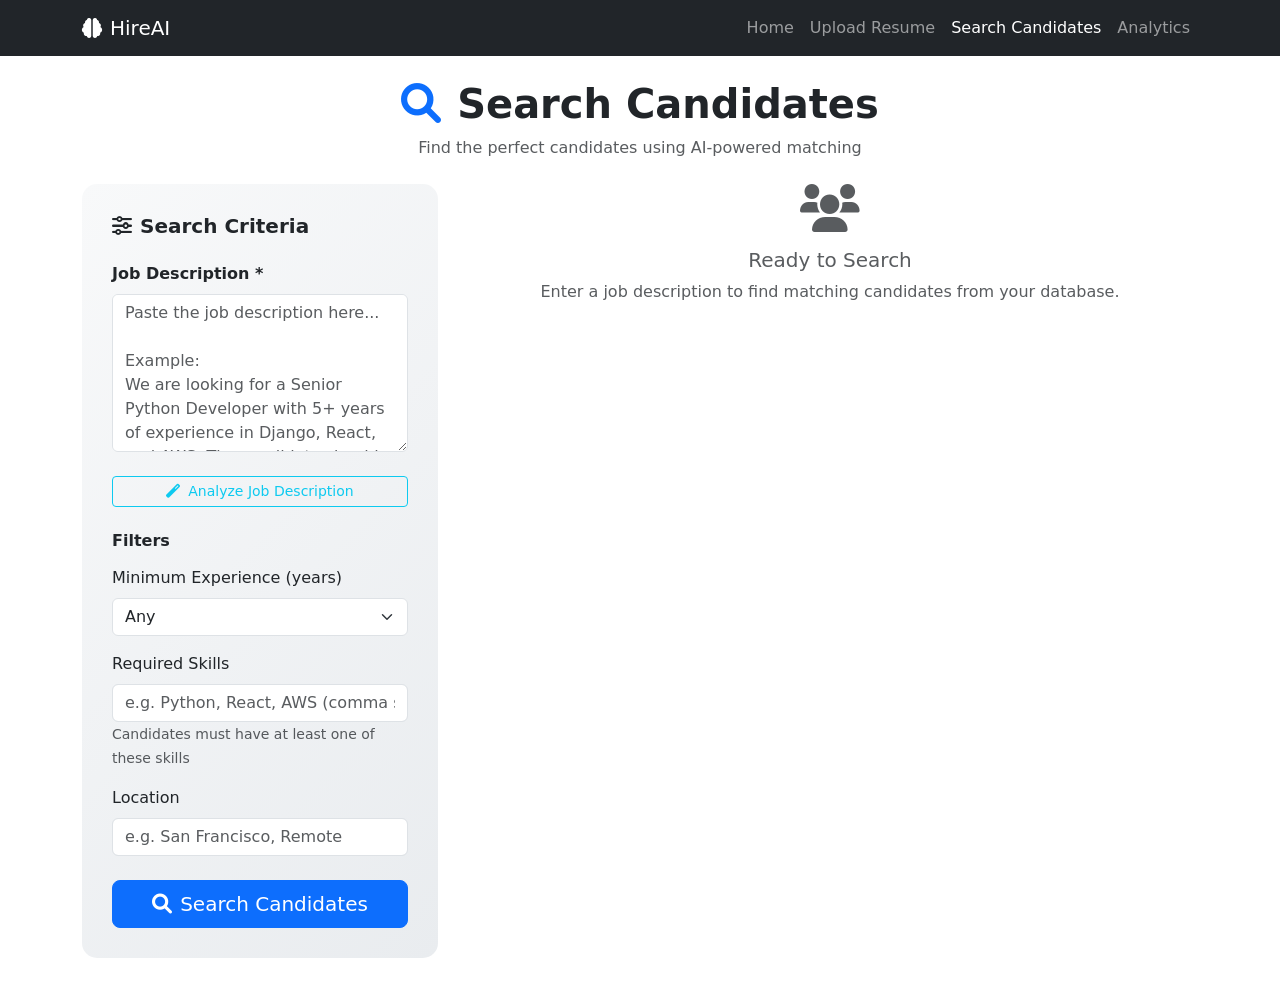
==== templates/search.html @ 188d661e "Merge branch 'pranamyajainn:main' into main" ====
<!DOCTYPE html>
<html lang="en">
<head>
    <meta charset="UTF-8">
    <meta name="viewport" content="width=device-width, initial-scale=1.0">
    <title>Search Candidates - HireAI</title>
    <link href="https://cdn.jsdelivr.net/npm/bootstrap@5.1.3/dist/css/bootstrap.min.css" rel="stylesheet">
    <link href="https://cdnjs.cloudflare.com/ajax/libs/font-awesome/6.0.0/css/all.min.css" rel="stylesheet">
    <style>
        .search-container {
            background: linear-gradient(135deg, #f8f9fa 0%, #e9ecef 100%);
            border-radius: 15px;
            padding: 30px;
        }
        .candidate-card {
            transition: transform 0.2s, box-shadow 0.2s;
            cursor: pointer;
        }
        .candidate-card:hover {
            transform: translateY(-2px);
            box-shadow: 0 8px 25px rgba(0,0,0,0.1);
        }
        .match-score {
            font-size: 1.5rem;
            font-weight: bold;
        }
        .skill-tag {
            display: inline-block;
            background-color: #e3f2fd;
            color: #1976d2;
            padding: 4px 8px;
            margin: 2px;
            border-radius: 12px;
            font-size: 0.75rem;
        }
        .matched-skill {
            background-color: #c8e6c9;
            color: #388e3c;
        }
        .score-excellent { color: #4caf50; }
        .score-good { color: #ff9800; }
        .score-fair { color: #f44336; }
        .job-analysis {
            background: linear-gradient(135deg, #e3f2fd 0%, #f3e5f5 100%);
            border-radius: 10px;
            padding: 20px;
        }
    </style>
</head>
<body>
    <!-- Navigation -->
    <nav class="navbar navbar-expand-lg navbar-dark bg-dark">
        <div class="container">
            <a class="navbar-brand" href="/">
                <i class="fas fa-brain me-2"></i>HireAI
            </a>
            <div class="collapse navbar-collapse">
                <ul class="navbar-nav ms-auto">
                    <li class="nav-item">
                        <a class="nav-link" href="/">Home</a>
                    </li>
                    <li class="nav-item">
                        <a class="nav-link" href="/upload">Upload Resume</a>
                    </li>
                    <li class="nav-item">
                        <a class="nav-link active" href="/search">Search Candidates</a>
                    </li>
                    <li class="nav-item">
                        <a class="nav-link" href="/analytics">Analytics</a>
                    </li>
                </ul>
            </div>
        </div>
    </nav>

    <div class="container mt-4">
        <div class="text-center mb-4">
            <h1 class="fw-bold">
                <i class="fas fa-search text-primary me-3"></i>Search Candidates
            </h1>
            <p class="text-muted">Find the perfect candidates using AI-powered matching</p>
        </div>

        <div class="row">
            <!-- Search Form -->
            <div class="col-lg-4 mb-4">
                <div class="search-container">
                    <h5 class="fw-bold mb-4">
                        <i class="fas fa-sliders-h me-2"></i>Search Criteria
                    </h5>
                    
                    <form id="search-form">
                        <!-- Job Description -->
                        <div class="mb-4">
                            <label class="form-label fw-bold">Job Description *</label>
                            <textarea id="job-description" class="form-control" rows="6" 
                                placeholder="Paste the job description here...&#10;&#10;Example:&#10;We are looking for a Senior Python Developer with 5+ years of experience in Django, React, and AWS. The candidate should have strong problem-solving skills and experience with microservices architecture."></textarea>
                        </div>

                        <!-- Quick Analysis Button -->
                        <div class="mb-4">
                            <button type="button" class="btn btn-outline-info btn-sm w-100" id="analyze-job-btn">
                                <i class="fas fa-magic me-2"></i>Analyze Job Description
                            </button>
                        </div>

                        <!-- Filters -->
                        <h6 class="fw-bold mb-3">Filters</h6>
                        
                        <div class="mb-3">
                            <label class="form-label">Minimum Experience (years)</label>
                            <select id="min-experience" class="form-select">
                                <option value="">Any</option>
                                <option value="0">Entry Level (0-1)</option>
                                <option value="2">2+ years</option>
                                <option value="3">3+ years</option>
                                <option value="5">5+ years</option>
                                <option value="7">7+ years</option>
                                <option value="10">10+ years</option>
                            </select>
                        </div>

                        <div class="mb-3">
                            <label class="form-label">Required Skills</label>
                            <input type="text" id="required-skills" class="form-control" 
                                placeholder="e.g. Python, React, AWS (comma separated)">
                            <small class="text-muted">Candidates must have at least one of these skills</small>
                        </div>

                        <div class="mb-4">
                            <label class="form-label">Location</label>
                            <input type="text" id="location-filter" class="form-control" 
                                placeholder="e.g. San Francisco, Remote">
                        </div>

                        <div class="d-grid">
                            <button type="submit" class="btn btn-primary btn-lg">
                                <i class="fas fa-search me-2"></i>Search Candidates
                            </button>
                        </div>
                    </form>
                </div>

                <!-- Job Analysis Results -->
                <div id="job-analysis-card" class="mt-4" style="display: none;">
                    <div class="job-analysis">
                        <h6 class="fw-bold mb-3">
                            <i class="fas fa-lightbulb me-2"></i>Job Analysis
                        </h6>
                        <div id="job-analysis-content">
                            <!-- Analysis will be populated here -->
                        </div>
                    </div>
                </div>
            </div>

            <!-- Results -->
            <div class="col-lg-8">
                <!-- Loading State -->
                <div id="loading-state" class="text-center" style="display: none;">
                    <div class="spinner-border text-primary" role="status">
                        <span class="visually-hidden">Loading...</span>
                    </div>
                    <p class="mt-3 text-muted">Searching candidates...</p>
                </div>

                <!-- No Results State -->
                <div id="no-results" class="text-center" style="display: none;">
                    <i class="fas fa-search fa-3x text-muted mb-3"></i>
                    <h5 class="text-muted">No candidates found</h5>
                    <p class="text-muted">Try adjusting your search criteria or upload more resumes.</p>
                    <a href="/upload" class="btn btn-primary">
                        <i class="fas fa-upload me-2"></i>Upload Resumes
                    </a>
                </div>

                <!-- Empty State -->
                <div id="empty-state" class="text-center">
                    <i class="fas fa-users fa-3x text-muted mb-3"></i>
                    <h5 class="text-muted">Ready to Search</h5>
                    <p class="text-muted">Enter a job description to find matching candidates from your database.</p>
                </div>

                <!-- Results Header -->
                <div id="results-header" style="display: none;">
                    <div class="d-flex justify-content-between align-items-center mb-4">
                        <h5 class="mb-0">
                            <span id="results-count">0</span> Candidates Found
                        </h5>
                        <div class="btn-group" role="group">
                            <input type="radio" class="btn-check" name="sort-options" id="sort-score" checked>
                            <label class="btn btn-outline-primary btn-sm" for="sort-score">
                                <i class="fas fa-star me-1"></i>Best Match
                            </label>
                            
                            <input type="radio" class="btn-check" name="sort-options" id="sort-experience">
                            <label class="btn btn-outline-primary btn-sm" for="sort-experience">
                                <i class="fas fa-calendar me-1"></i>Experience
                            </label>

                            <!-- ADD THIS: Export Button -->
                            <button type="button" class="btn btn-success btn-sm ms-2" onclick="exportResults()">
                                <i class="fas fa-download me-1"></i>Export
                            </button>
                        </div>
                    </div>
                </div>

                <!-- Results List -->
                <div id="results-list">
                    <!-- Candidate cards will be populated here -->
                </div>
            </div>
        </div>
    </div>

    <!-- Candidate Detail Modal -->
    <div class="modal fade" id="candidateModal" tabindex="-1">
        <div class="modal-dialog modal-lg">
            <div class="modal-content">
                <div class="modal-header">
                    <h5 class="modal-title" id="modal-candidate-name">Candidate Details</h5>
                    <button type="button" class="btn-close" data-bs-dismiss="modal"></button>
                </div>
                <div class="modal-body">
                    <div id="modal-candidate-details">
                        <!-- Detailed candidate info will be populated here -->
                    </div>
                </div>
                <div class="modal-footer">
                    <button type="button" class="btn btn-secondary" data-bs-dismiss="modal">Close</button>
                    <button type="button" class="btn btn-primary">
                        <i class="fas fa-envelope me-2"></i>Contact Candidate
                    </button>
                </div>
            </div>
        </div>
    </div>

    <script src="https://cdn.jsdelivr.net/npm/bootstrap@5.1.3/dist/js/bootstrap.bundle.min.js"></script>
    <script>
        let currentCandidates = [];
        let searchResults = []; // ADD THIS: for export compatibility
        let currentJobDescription = '';

        const searchForm = document.getElementById('search-form');
        const jobDescriptionInput = document.getElementById('job-description');
        const analyzeJobBtn = document.getElementById('analyze-job-btn');
        const loadingState = document.getElementById('loading-state');
        const emptyState = document.getElementById('empty-state');
        const noResults = document.getElementById('no-results');
        const resultsHeader = document.getElementById('results-header');
        const resultsList = document.getElementById('results-list');
        const resultsCount = document.getElementById('results-count');

        // Search form submission
        searchForm.addEventListener('submit', async (e) => {
            e.preventDefault();
            await searchCandidates();
        });

        // Job analysis
        analyzeJobBtn.addEventListener('click', async () => {
            const jobDescription = jobDescriptionInput.value.trim();
            if (!jobDescription) {
                alert('Please enter a job description first.');
                return;
            }
            await analyzeJobDescription(jobDescription);
        });

        // Sort options
        document.getElementById('sort-score').addEventListener('change', () => {
            if (currentCandidates.length > 0) {
                sortAndDisplayCandidates('score');
            }
        });

        document.getElementById('sort-experience').addEventListener('change', () => {
            if (currentCandidates.length > 0) {
                sortAndDisplayCandidates('experience');
            }
        });

        async function searchCandidates() {
            const jobDescription = jobDescriptionInput.value.trim();
            const minExperience = document.getElementById('min-experience').value;
            const requiredSkills = document.getElementById('required-skills').value;
            const location = document.getElementById('location-filter').value;

            if (!jobDescription) {
                alert('Please enter a job description.');
                return;
            }

            currentJobDescription = jobDescription;
            showLoading();

            try {
                const response = await fetch('/api/search_candidates', {
                    method: 'POST',
                    headers: {
                        'Content-Type': 'application/json',
                    },
                    body: JSON.stringify({
                        job_description: jobDescription,
                        filters: {
                            min_experience: minExperience,
                            required_skills: requiredSkills ? requiredSkills.split(',').map(s => s.trim()) : [],
                            location: location
                        }
                    })
                });

                const data = await response.json();

                if (data.success) {
                    currentCandidates = data.candidates;
                    searchResults = data.candidates; // FIX: Sync both variables
                    displayResults(data.candidates);
                    
                    if (!data.ai_enabled) {
                        showWarning('AI features are limited. Using basic matching.');
                    }
                } else {
                    throw new Error(data.error || 'Search failed');
                }

            } catch (error) {
                hideLoading();
                alert('Search failed: ' + error.message);
            }
        }

        async function analyzeJobDescription(jobDescription) {
            analyzeJobBtn.disabled = true;
            analyzeJobBtn.innerHTML = '<span class="spinner-border spinner-border-sm me-2"></span>Analyzing...';

            try {
                const response = await fetch('/api/analyze_job', {
                    method: 'POST',
                    headers: {
                        'Content-Type': 'application/json',
                    },
                    body: JSON.stringify({
                        job_description: jobDescription
                    })
                });

                const data = await response.json();

                if (data.success) {
                    displayJobAnalysis(data.analysis);
                } else {
                    throw new Error(data.error || 'Analysis failed');
                }

            } catch (error) {
                alert('Job analysis failed: ' + error.message);
            } finally {
                analyzeJobBtn.disabled = false;
                analyzeJobBtn.innerHTML = '<i class="fas fa-magic me-2"></i>Analyze Job Description';
            }
        }

        function displayJobAnalysis(analysis) {
            const analysisCard = document.getElementById('job-analysis-card');
            const analysisContent = document.getElementById('job-analysis-content');

            let html = '';

            if (analysis.requirements) {
                html += '<div class="mb-3">';
                html += '<strong>Required Skills:</strong><br>';
                if (analysis.requirements.required_skills && analysis.requirements.required_skills.length > 0) {
                    analysis.requirements.required_skills.forEach(skill => {
                        html += `<span class="skill-tag">${skill}</span>`;
                    });
                } else {
                    html += '<span class="text-muted">No specific skills identified</span>';
                }
                html += '</div>';

                if (analysis.requirements.min_experience_years > 0) {
                    html += `<div class="mb-3"><strong>Min Experience:</strong> ${analysis.requirements.min_experience_years} years</div>`;
                }
            }

            if (analysis.analysis) {
                if (analysis.analysis.job_level) {
                    html += `<div class="mb-2"><strong>Job Level:</strong> ${analysis.analysis.job_level}</div>`;
                }
                if (analysis.analysis.job_type) {
                    html += `<div class="mb-2"><strong>Job Type:</strong> ${analysis.analysis.job_type}</div>`;
                }
            }

            analysisContent.innerHTML = html;
            analysisCard.style.display = 'block';
        }

        function showLoading() {
            emptyState.style.display = 'none';
            noResults.style.display = 'none';
            resultsHeader.style.display = 'none';
            loadingState.style.display = 'block';
        }

        function hideLoading() {
            loadingState.style.display = 'none';
        }

        function displayResults(candidates) {
            hideLoading();

            if (candidates.length === 0) {
                emptyState.style.display = 'none';
                noResults.style.display = 'block';
                resultsHeader.style.display = 'none';
                return;
            }

            emptyState.style.display = 'none';
            noResults.style.display = 'none';
            resultsHeader.style.display = 'block';

            resultsCount.textContent = candidates.length;
            sortAndDisplayCandidates('score');
        }

        function sortAndDisplayCandidates(sortBy) {
            let sortedCandidates = [...currentCandidates];

            if (sortBy === 'score') {
                sortedCandidates.sort((a, b) => (b.match_score || 0) - (a.match_score || 0));
            } else if (sortBy === 'experience') {
                sortedCandidates.sort((a, b) => (b.experience_years || 0) - (a.experience_years || 0));
            }

            let html = '';
            sortedCandidates.forEach(candidate => {
                html += createCandidateCard(candidate);
            });

            resultsList.innerHTML = html;
        }

        function createCandidateCard(candidate) {
            const matchScore = candidate.match_score || 0;
            const scoreClass = matchScore >= 80 ? 'score-excellent' : matchScore >= 60 ? 'score-good' : 'score-fair';
            
            let skillsHtml = '';
            if (candidate.skills && candidate.skills.length > 0) {
                candidate.skills.slice(0, 5).forEach(skill => {
                    skillsHtml += `<span class="skill-tag">${skill}</span>`;
                });
                if (candidate.skills.length > 5) {
                    skillsHtml += `<span class="skill-tag">+${candidate.skills.length - 5} more</span>`;
                }
            }

            let reasonsHtml = '';
            if (candidate.match_reasons && candidate.match_reasons.length > 0) {
                reasonsHtml = candidate.match_reasons.slice(0, 2).map(reason => 
                    `<li class="small text-muted">${reason}</li>`
                ).join('');
            }

            return `
                <div class="card candidate-card mb-3" onclick="showCandidateDetails('${candidate.id}')">
                    <div class="card-body">
                        <div class="row">
                            <div class="col-md-8">
                                <h5 class="card-title mb-2">
                                    ${candidate.name || 'Unknown Name'}
                                    <small class="text-muted">(${candidate.experience_years || 0} years exp.)</small>
                                </h5>
                                <p class="text-muted mb-2">
                                    <i class="fas fa-envelope me-2"></i>${candidate.email || 'No email'}
                                    <i class="fas fa-map-marker-alt ms-3 me-2"></i>${candidate.location || 'No location'}
                                </p>
                                <div class="mb-2">${skillsHtml}</div>
                                ${reasonsHtml ? `<ul class="mb-0">${reasonsHtml}</ul>` : ''}
                            </div>
                            <div class="col-md-4 text-end">
                                <div class="match-score ${scoreClass}">${matchScore}%</div>
                                <small class="text-muted">Match Score</small>
                                <div class="mt-2">
                                    <small class="text-muted">
                                        Skills: ${candidate.skill_match || 0}% | 
                                        Experience: ${candidate.experience_match || 0}%
                                    </small>
                                </div>
                            </div>
                        </div>
                    </div>
                </div>
            `;
        }

        function showCandidateDetails(candidateId) {
            const candidate = currentCandidates.find(c => c.id === candidateId);
            if (!candidate) return;

            document.getElementById('modal-candidate-name').textContent = candidate.name || 'Unknown Name';
            
            let detailsHtml = `
                <div class="row">
                    <div class="col-md-6">
                        <h6 class="fw-bold">Contact Information</h6>
                        <p><strong>Email:</strong> ${candidate.email || 'Not provided'}</p>
                        <p><strong>Phone:</strong> ${candidate.phone || 'Not provided'}</p>
                        <p><strong>Location:</strong> ${candidate.location || 'Not provided'}</p>
                        <p><strong>Experience:</strong> ${candidate.experience_years || 0} years</p>
                    </div>
                    <div class="col-md-6">
                        <h6 class="fw-bold">Match Analysis</h6>
                        <p><strong>Overall Match:</strong> ${candidate.match_score || 0}%</p>
                        <p><strong>Skill Match:</strong> ${candidate.skill_match || 0}%</p>
                        <p><strong>Experience Match:</strong> ${candidate.experience_match || 0}%</p>
                    </div>
                </div>
                
                <div class="row mt-3">
                    <div class="col-12">
                        <h6 class="fw-bold">Skills</h6>
                        <div class="mb-3">
            `;

            if (candidate.skills && candidate.skills.length > 0) {
                candidate.skills.forEach(skill => {
                    detailsHtml += `<span class="skill-tag">${skill}</span>`;
                });
            } else {
                detailsHtml += '<span class="text-muted">No skills listed</span>';
            }

            detailsHtml += `
                        </div>
                    </div>
                </div>

                <div class="row">
                    <div class="col-12">
                        <h6 class="fw-bold">Why This Candidate Matches</h6>
                        <ul>
            `;

            if (candidate.match_reasons && candidate.match_reasons.length > 0) {
                candidate.match_reasons.forEach(reason => {
                    detailsHtml += `<li>${reason}</li>`;
                });
            } else {
                detailsHtml += '<li>No specific match reasons available</li>';
            }

            detailsHtml += `
                        </ul>
                    </div>
                </div>

                <div class="row">
                    <div class="col-12">
                        <h6 class="fw-bold">Professional Summary</h6>
                        <p class="text-muted">${candidate.summary || 'No summary available'}</p>
                    </div>
                </div>
            `;

            document.getElementById('modal-candidate-details').innerHTML = detailsHtml;
            
            const modal = new bootstrap.Modal(document.getElementById('candidateModal'));
            modal.show();
        }

        function showWarning(message) {
            // Create a temporary warning alert
            const warningDiv = document.createElement('div');
            warningDiv.className = 'alert alert-warning alert-dismissible fade show';
            warningDiv.innerHTML = `
                <i class="fas fa-exclamation-triangle me-2"></i>${message}
                <button type="button" class="btn-close" data-bs-dismiss="alert"></button>
            `;
            
            document.querySelector('.container').insertBefore(warningDiv, document.querySelector('.row'));
            
            // Auto-hide after 5 seconds
            setTimeout(() => {
                warningDiv.remove();
            }, 5000);
        }

        // Export Functions
        function exportResults() {
            if (!searchResults || searchResults.length === 0) {
                alert('No results to export. Please perform a search first.');
                return;
            }
            
            // Show export options
            const modal = document.createElement('div');
            modal.innerHTML = `
                <div class="modal fade" id="exportModal" tabindex="-1">
                    <div class="modal-dialog">
                        <div class="modal-content">
                            <div class="modal-header">
                                <h5 class="modal-title">Export Search Results</h5>
                                <button type="button" class="btn-close" data-bs-dismiss="modal"></button>
                            </div>
                            <div class="modal-body">
                                <p>Export ${searchResults.length} candidates in your preferred format:</p>
                                <div class="d-grid gap-2">
                                    <button class="btn btn-primary" onclick="downloadExport('csv')">
                                        <i class="fas fa-file-csv me-2"></i>Download as CSV
                                    </button>
                                    <button class="btn btn-info" onclick="downloadExport('json')">
                                        <i class="fas fa-file-code me-2"></i>Download as JSON
                                    </button>
                                </div>
                            </div>
                        </div>
                    </div>
                </div>
            `;
            
            document.body.appendChild(modal);
            new bootstrap.Modal(document.getElementById('exportModal')).show();
        }

        async function downloadExport(format) {
            try {
                const response = await fetch('/api/export_candidates', {
                    method: 'POST',
                    headers: { 'Content-Type': 'application/json' },
                    body: JSON.stringify({
                        candidates: searchResults,
                        format: format
                    })
                });
                
                if (response.ok) {
                    const blob = await response.blob();
                    const url = URL.createObjectURL(blob);
                    const a = document.createElement('a');
                    a.href = url;
                    a.download = `candidates_export.${format}`;
                    a.click();
                    URL.revokeObjectURL(url);
                    
                    // Close modal
                    bootstrap.Modal.getInstance(document.getElementById('exportModal')).hide();
                } else {
                    alert('Export failed');
                }
            } catch (error) {
                alert('Export error: ' + error.message);
            }
        }
    </script>
</body>
</html>
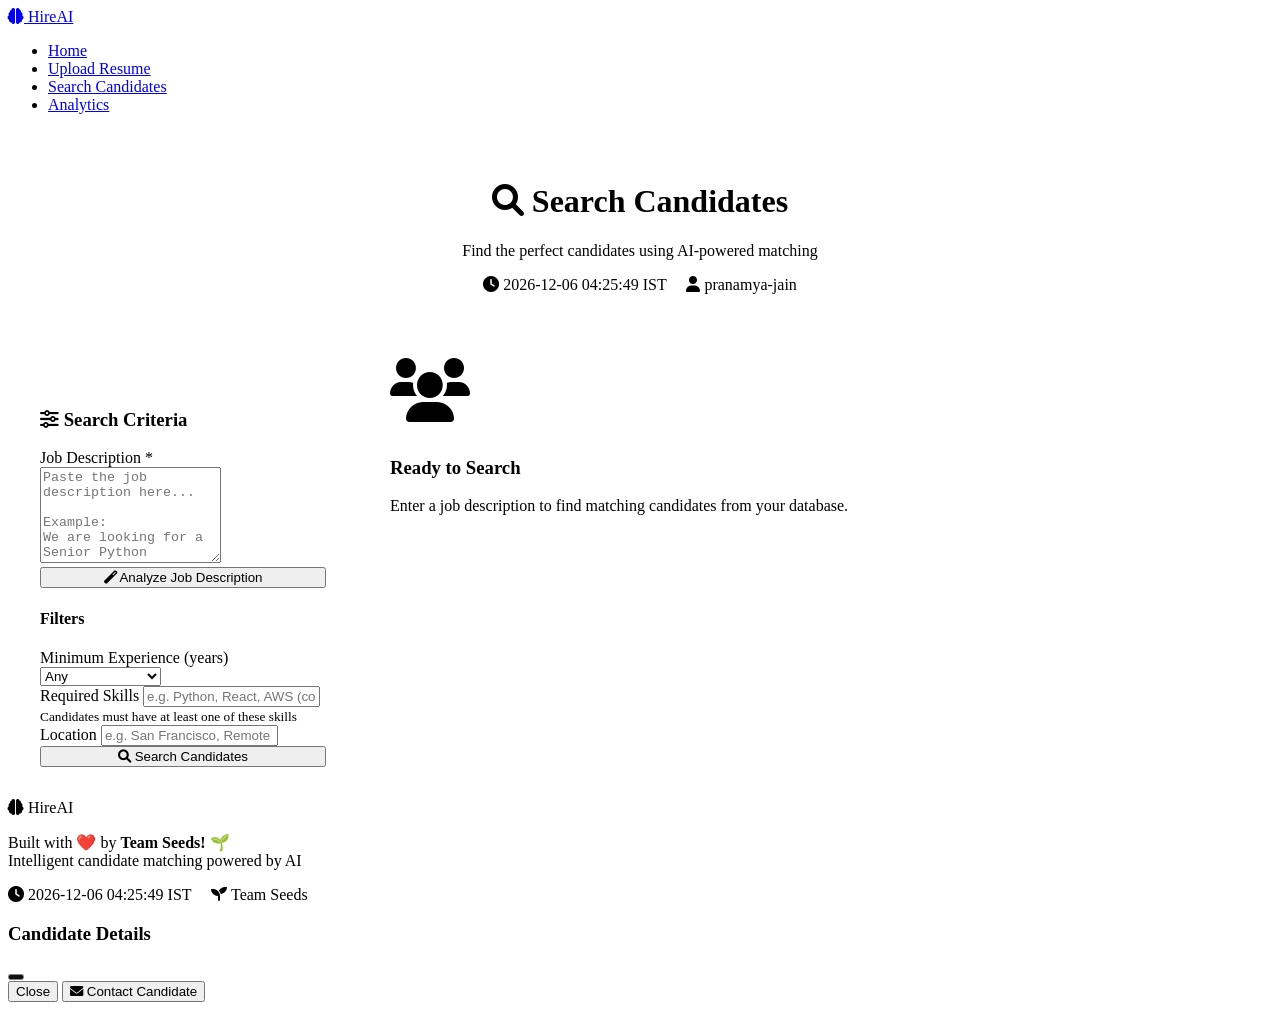
==== commit 12aa67d6: "Merge branch 'main' of https://github.com/n-chinmaya/HireAI" ====
--- a/templates/search.html
+++ b/templates/search.html
@@ -4,214 +4,388 @@
     <meta charset="UTF-8">
     <meta name="viewport" content="width=device-width, initial-scale=1.0">
     <title>Search Candidates - HireAI</title>
-    <link href="https://cdn.jsdelivr.net/npm/bootstrap@5.1.3/dist/css/bootstrap.min.css" rel="stylesheet">
+    <!-- Google Fonts -->
+    <link href="https://fonts.googleapis.com/css2?family=Inter:wght@300;400;500;600;700&display=swap" rel="stylesheet">
+    <!-- Font Awesome -->
     <link href="https://cdnjs.cloudflare.com/ajax/libs/font-awesome/6.0.0/css/all.min.css" rel="stylesheet">
+    <!-- Custom Styles -->
+    <link href="{{ url_for('static', filename='css/styles.css') }}" rel="stylesheet">
     <style>
+        /* Page-specific styles for search.html */
         .search-container {
-            background: linear-gradient(135deg, #f8f9fa 0%, #e9ecef 100%);
-            border-radius: 15px;
-            padding: 30px;
-        }
+            background: var(--bg-card);
+            border: 1px solid var(--border-primary);
+            border-radius: 8px;
+            padding: 2rem;
+            box-shadow: var(--shadow-subtle);
+            position: sticky;
+            top: 100px;
+        }
+        
         .candidate-card {
-            transition: transform 0.2s, box-shadow 0.2s;
+            transition: var(--transition-smooth);
             cursor: pointer;
-        }
+            background: var(--bg-card);
+            border: 1px solid var(--border-primary);
+            position: relative;
+            overflow: hidden;
+        }
+        
+        .candidate-card::before {
+            content: '';
+            position: absolute;
+            top: 0;
+            left: -100%;
+            width: 100%;
+            height: 100%;
+            background: linear-gradient(90deg, transparent, rgba(81, 207, 102, 0.05), transparent);
+            transition: var(--transition-smooth);
+        }
+        
+        .candidate-card:hover::before {
+            left: 100%;
+        }
+        
         .candidate-card:hover {
-            transform: translateY(-2px);
-            box-shadow: 0 8px 25px rgba(0,0,0,0.1);
-        }
+            transform: translateY(-3px);
+            box-shadow: var(--shadow-elevated);
+            border-color: var(--accent-green);
+        }
+        
         .match-score {
             font-size: 1.5rem;
-            font-weight: bold;
-        }
+            font-weight: 700;
+        }
+        
         .skill-tag {
             display: inline-block;
-            background-color: #e3f2fd;
-            color: #1976d2;
-            padding: 4px 8px;
-            margin: 2px;
+            background-color: var(--bg-secondary);
+            color: var(--text-primary);
+            border: 1px solid var(--border-primary);
+            padding: 0.25rem 0.75rem;
+            margin: 0.25rem;
             border-radius: 12px;
             font-size: 0.75rem;
-        }
+            transition: var(--transition-fast);
+        }
+        
         .matched-skill {
-            background-color: #c8e6c9;
-            color: #388e3c;
-        }
-        .score-excellent { color: #4caf50; }
-        .score-good { color: #ff9800; }
-        .score-fair { color: #f44336; }
+            background-color: rgba(81, 207, 102, 0.2);
+            border-color: var(--accent-green);
+            color: var(--accent-green);
+        }
+        
+        .score-excellent { color: var(--accent-green); }
+        .score-good { color: var(--accent-yellow); }
+        .score-fair { color: var(--accent-red); }
+        
         .job-analysis {
-            background: linear-gradient(135deg, #e3f2fd 0%, #f3e5f5 100%);
-            border-radius: 10px;
-            padding: 20px;
+            background: var(--bg-card);
+            border: 1px solid var(--border-primary);
+            border-radius: 8px;
+            padding: 1.5rem;
+            box-shadow: var(--shadow-subtle);
+        }
+        
+        .search-header {
+            text-align: center;
+            margin-bottom: 2rem;
+            padding: 2rem 0;
+        }
+        
+        .loading-spinner {
+            display: inline-block;
+            width: 2rem;
+            height: 2rem;
+            border: 3px solid var(--border-primary);
+            border-radius: 50%;
+            border-top-color: var(--accent-green);
+            animation: spin 1s ease-in-out infinite;
+        }
+        
+        @keyframes spin {
+            to { transform: rotate(360deg); }
+        }
+        
+        .empty-state-icon {
+            font-size: 4rem;
+            color: var(--text-muted);
+            margin-bottom: 1rem;
+        }
+        
+        .search-layout {
+            display: grid;
+            grid-template-columns: 350px 1fr;
+            gap: 2rem;
+            align-items: start;
+        }
+        
+        .results-header {
+            background: var(--bg-secondary);
+            border: 1px solid var(--border-primary);
+            border-radius: 8px;
+            padding: 1.5rem;
+            margin-bottom: 1.5rem;
+        }
+        
+        .btn-group .btn-check:checked + .btn {
+            background: var(--accent-green);
+            color: var(--bg-primary);
+            border-color: var(--accent-green);
+        }
+        
+        .btn-outline-primary {
+            border-color: var(--border-primary);
+            color: var(--text-secondary);
+            background: var(--bg-secondary);
+        }
+        
+        .btn-outline-primary:hover {
+            background: var(--accent-green);
+            color: var(--bg-primary);
+            border-color: var(--accent-green);
+        }
+        
+        .btn-success {
+            background: var(--accent-green);
+            border-color: var(--accent-green);
+            color: var(--bg-primary);
+        }
+        
+        .btn-success:hover {
+            background: #40c057;
+            border-color: #40c057;
+        }
+        
+        .modal-content {
+            background: var(--bg-card);
+            border: 1px solid var(--border-primary);
+            color: var(--text-primary);
+        }
+        
+        .modal-header {
+            border-bottom: 1px solid var(--border-primary);
+        }
+        
+        .modal-footer {
+            border-top: 1px solid var(--border-primary);
+        }
+        
+        .btn-close {
+            filter: invert(1);
+        }
+        
+        .alert {
+            padding: 1rem;
+            border-radius: 6px;
+            border: 1px solid;
+            margin-bottom: 1rem;
+        }
+        
+        .alert-warning {
+            background: var(--bg-card);
+            border-color: var(--accent-yellow);
+            color: var(--accent-yellow);
+        }
+        
+        @media (max-width: 768px) {
+            .search-layout {
+                grid-template-columns: 1fr;
+                gap: 1.5rem;
+            }
+            
+            .search-container {
+                position: static;
+            }
         }
     </style>
 </head>
 <body>
-    <!-- Navigation -->
-    <nav class="navbar navbar-expand-lg navbar-dark bg-dark">
-        <div class="container">
-            <a class="navbar-brand" href="/">
-                <i class="fas fa-brain me-2"></i>HireAI
-            </a>
-            <div class="collapse navbar-collapse">
-                <ul class="navbar-nav ms-auto">
-                    <li class="nav-item">
-                        <a class="nav-link" href="/">Home</a>
-                    </li>
-                    <li class="nav-item">
-                        <a class="nav-link" href="/upload">Upload Resume</a>
-                    </li>
-                    <li class="nav-item">
-                        <a class="nav-link active" href="/search">Search Candidates</a>
-                    </li>
-                    <li class="nav-item">
-                        <a class="nav-link" href="/analytics">Analytics</a>
-                    </li>
+    <div class="main-wrapper">
+        <!-- Navigation -->
+        <nav class="navbar">
+            <div class="navbar-container">
+                <a href="/" class="navbar-brand">
+                    <i class="fas fa-brain icon"></i> HireAI
+                </a>
+                <ul class="navbar-nav">
+                    <li><a href="/" class="nav-link">Home</a></li>
+                    <li><a href="/upload" class="nav-link">Upload Resume</a></li>
+                    <li><a href="/search" class="nav-link active">Search Candidates</a></li>
+                    <li><a href="/analytics" class="nav-link">Analytics</a></li>
                 </ul>
             </div>
-        </div>
-    </nav>
-
-    <div class="container mt-4">
-        <div class="text-center mb-4">
-            <h1 class="fw-bold">
-                <i class="fas fa-search text-primary me-3"></i>Search Candidates
-            </h1>
-            <p class="text-muted">Find the perfect candidates using AI-powered matching</p>
-        </div>
-
-        <div class="row">
-            <!-- Search Form -->
-            <div class="col-lg-4 mb-4">
-                <div class="search-container">
-                    <h5 class="fw-bold mb-4">
-                        <i class="fas fa-sliders-h me-2"></i>Search Criteria
-                    </h5>
-                    
-                    <form id="search-form">
-                        <!-- Job Description -->
-                        <div class="mb-4">
-                            <label class="form-label fw-bold">Job Description *</label>
-                            <textarea id="job-description" class="form-control" rows="6" 
-                                placeholder="Paste the job description here...&#10;&#10;Example:&#10;We are looking for a Senior Python Developer with 5+ years of experience in Django, React, and AWS. The candidate should have strong problem-solving skills and experience with microservices architecture."></textarea>
+        </nav>
+
+        <div class="main-container">
+            <!-- Page Header with Flexbox Centering -->
+            <div class="search-header animate-fadeInUp">
+                <h1 class="hero-title">
+                    <i class="fas fa-search icon-large"></i> Search Candidates
+                </h1>
+                <p class="hero-subtitle">Find the perfect candidates using AI-powered matching</p>
+                
+                <!-- Live timestamp -->
+                <div class="footer-timestamp" style="margin-top: 1rem;">
+                    <i class="fas fa-clock icon-only"></i>
+                    <span id="currentDateTime">2025-05-31 23:19:54</span> IST
+                    <span class="text-muted" style="margin-left: 1rem;">
+                        <i class="fas fa-user icon-only"></i> pranamya-jain
+                    </span>
+                </div>
+            </div>
+
+            <div class="search-layout">
+                <!-- Search Form -->
+                <div class="animate-fadeInLeft">
+                    <div class="search-container">
+                        <h3 class="mb-4">
+                            <i class="fas fa-sliders-h icon"></i> Search Criteria
+                        </h3>
+                        
+                        <form id="search-form">
+                            <!-- Job Description -->
+                            <div class="form-group">
+                                <label class="form-label">Job Description *</label>
+                                <textarea id="job-description" class="form-input form-textarea" rows="6" 
+                                    placeholder="Paste the job description here...&#10;&#10;Example:&#10;We are looking for a Senior Python Developer with 5+ years of experience in Django, React, and AWS. The candidate should have strong problem-solving skills and experience with microservices architecture."></textarea>
+                            </div>
+
+                            <!-- Quick Analysis Button -->
+                            <div class="form-group">
+                                <button type="button" class="btn" id="analyze-job-btn" style="width: 100%;">
+                                    <i class="fas fa-magic icon"></i> Analyze Job Description
+                                </button>
+                            </div>
+
+                            <!-- Filters -->
+                            <h4 class="mb-3">Filters</h4>
+                            
+                            <div class="form-group">
+                                <label class="form-label">Minimum Experience (years)</label>
+                                <select id="min-experience" class="form-input">
+                                    <option value="">Any</option>
+                                    <option value="0">Entry Level (0-1)</option>
+                                    <option value="2">2+ years</option>
+                                    <option value="3">3+ years</option>
+                                    <option value="5">5+ years</option>
+                                    <option value="7">7+ years</option>
+                                    <option value="10">10+ years</option>
+                                </select>
+                            </div>
+
+                            <div class="form-group">
+                                <label class="form-label">Required Skills</label>
+                                <input type="text" id="required-skills" class="form-input" 
+                                    placeholder="e.g. Python, React, AWS (comma separated)">
+                                <small class="text-muted">Candidates must have at least one of these skills</small>
+                            </div>
+
+                            <div class="form-group">
+                                <label class="form-label">Location</label>
+                                <input type="text" id="location-filter" class="form-input" 
+                                    placeholder="e.g. San Francisco, Remote">
+                            </div>
+
+                            <button type="submit" class="btn btn-primary btn-large" style="width: 100%;">
+                                <i class="fas fa-search icon"></i> Search Candidates
+                            </button>
+                        </form>
+                    </div>
+
+                    <!-- Job Analysis Results -->
+                    <div id="job-analysis-card" class="mt-4" style="display: none;">
+                        <div class="job-analysis">
+                            <h4 class="mb-3">
+                                <i class="fas fa-lightbulb icon"></i> Job Analysis
+                            </h4>
+                            <div id="job-analysis-content">
+                                <!-- Analysis will be populated here -->
+                            </div>
                         </div>
-
-                        <!-- Quick Analysis Button -->
-                        <div class="mb-4">
-                            <button type="button" class="btn btn-outline-info btn-sm w-100" id="analyze-job-btn">
-                                <i class="fas fa-magic me-2"></i>Analyze Job Description
-                            </button>
+                    </div>
+                </div>
+
+                <!-- Results -->
+                <div class="animate-fadeInUp">
+                    <!-- Loading State -->
+                    <div id="loading-state" class="centered-content" style="display: none; min-height: 300px;">
+                        <div class="loading-spinner"></div>
+                        <p class="mt-3 text-secondary">Searching candidates...</p>
+                    </div>
+
+                    <!-- No Results State -->
+                    <div id="no-results" class="centered-content" style="display: none; min-height: 300px;">
+                        <i class="fas fa-search empty-state-icon"></i>
+                        <h3 class="text-secondary mb-3">No candidates found</h3>
+                        <p class="text-secondary mb-4">Try adjusting your search criteria or upload more resumes.</p>
+                        <a href="/upload" class="btn btn-primary">
+                            <i class="fas fa-upload icon"></i> Upload Resumes
+                        </a>
+                    </div>
+
+                    <!-- Empty State -->
+                    <div id="empty-state" class="centered-content" style="min-height: 400px;">
+                        <i class="fas fa-users empty-state-icon"></i>
+                        <h3 class="text-secondary mb-3">Ready to Search</h3>
+                        <p class="text-secondary">Enter a job description to find matching candidates from your database.</p>
+                    </div>
+
+                    <!-- Results Header -->
+                    <div id="results-header" style="display: none;">
+                        <div class="results-header">
+                            <div class="flex-between mb-3">
+                                <h3 class="mb-0">
+                                    <span id="results-count">0</span> Candidates Found
+                                </h3>
+                                <div class="flex-center" style="gap: 0.5rem;">
+                                    <div class="btn-group" role="group">
+                                        <input type="radio" class="btn-check" name="sort-options" id="sort-score" checked>
+                                        <label class="btn btn-outline-primary btn-small" for="sort-score">
+                                            <i class="fas fa-star icon"></i> Best Match
+                                        </label>
+                                        
+                                        <input type="radio" class="btn-check" name="sort-options" id="sort-experience">
+                                        <label class="btn btn-outline-primary btn-small" for="sort-experience">
+                                            <i class="fas fa-calendar icon"></i> Experience
+                                        </label>
+                                    </div>
+
+                                    <button type="button" class="btn btn-success btn-small" onclick="exportResults()">
+                                        <i class="fas fa-download icon"></i> Export
+                                    </button>
+                                </div>
+                            </div>
                         </div>
-
-                        <!-- Filters -->
-                        <h6 class="fw-bold mb-3">Filters</h6>
-                        
-                        <div class="mb-3">
-                            <label class="form-label">Minimum Experience (years)</label>
-                            <select id="min-experience" class="form-select">
-                                <option value="">Any</option>
-                                <option value="0">Entry Level (0-1)</option>
-                                <option value="2">2+ years</option>
-                                <option value="3">3+ years</option>
-                                <option value="5">5+ years</option>
-                                <option value="7">7+ years</option>
-                                <option value="10">10+ years</option>
-                            </select>
-                        </div>
-
-                        <div class="mb-3">
-                            <label class="form-label">Required Skills</label>
-                            <input type="text" id="required-skills" class="form-control" 
-                                placeholder="e.g. Python, React, AWS (comma separated)">
-                            <small class="text-muted">Candidates must have at least one of these skills</small>
-                        </div>
-
-                        <div class="mb-4">
-                            <label class="form-label">Location</label>
-                            <input type="text" id="location-filter" class="form-control" 
-                                placeholder="e.g. San Francisco, Remote">
-                        </div>
-
-                        <div class="d-grid">
-                            <button type="submit" class="btn btn-primary btn-lg">
-                                <i class="fas fa-search me-2"></i>Search Candidates
-                            </button>
-                        </div>
-                    </form>
-                </div>
-
-                <!-- Job Analysis Results -->
-                <div id="job-analysis-card" class="mt-4" style="display: none;">
-                    <div class="job-analysis">
-                        <h6 class="fw-bold mb-3">
-                            <i class="fas fa-lightbulb me-2"></i>Job Analysis
-                        </h6>
-                        <div id="job-analysis-content">
-                            <!-- Analysis will be populated here -->
-                        </div>
-                    </div>
-                </div>
-            </div>
-
-            <!-- Results -->
-            <div class="col-lg-8">
-                <!-- Loading State -->
-                <div id="loading-state" class="text-center" style="display: none;">
-                    <div class="spinner-border text-primary" role="status">
-                        <span class="visually-hidden">Loading...</span>
-                    </div>
-                    <p class="mt-3 text-muted">Searching candidates...</p>
-                </div>
-
-                <!-- No Results State -->
-                <div id="no-results" class="text-center" style="display: none;">
-                    <i class="fas fa-search fa-3x text-muted mb-3"></i>
-                    <h5 class="text-muted">No candidates found</h5>
-                    <p class="text-muted">Try adjusting your search criteria or upload more resumes.</p>
-                    <a href="/upload" class="btn btn-primary">
-                        <i class="fas fa-upload me-2"></i>Upload Resumes
-                    </a>
-                </div>
-
-                <!-- Empty State -->
-                <div id="empty-state" class="text-center">
-                    <i class="fas fa-users fa-3x text-muted mb-3"></i>
-                    <h5 class="text-muted">Ready to Search</h5>
-                    <p class="text-muted">Enter a job description to find matching candidates from your database.</p>
-                </div>
-
-                <!-- Results Header -->
-                <div id="results-header" style="display: none;">
-                    <div class="d-flex justify-content-between align-items-center mb-4">
-                        <h5 class="mb-0">
-                            <span id="results-count">0</span> Candidates Found
-                        </h5>
-                        <div class="btn-group" role="group">
-                            <input type="radio" class="btn-check" name="sort-options" id="sort-score" checked>
-                            <label class="btn btn-outline-primary btn-sm" for="sort-score">
-                                <i class="fas fa-star me-1"></i>Best Match
-                            </label>
-                            
-                            <input type="radio" class="btn-check" name="sort-options" id="sort-experience">
-                            <label class="btn btn-outline-primary btn-sm" for="sort-experience">
-                                <i class="fas fa-calendar me-1"></i>Experience
-                            </label>
-
-                            <!-- ADD THIS: Export Button -->
-                            <button type="button" class="btn btn-success btn-sm ms-2" onclick="exportResults()">
-                                <i class="fas fa-download me-1"></i>Export
-                            </button>
-                        </div>
-                    </div>
-                </div>
-
-                <!-- Results List -->
-                <div id="results-list">
-                    <!-- Candidate cards will be populated here -->
+                    </div>
+
+                    <!-- Results List -->
+                    <div id="results-list">
+                        <!-- Candidate cards will be populated here -->
+                    </div>
                 </div>
             </div>
         </div>
+
+        <!-- Footer -->
+        <footer class="footer">
+            <div class="footer-content">
+                <div class="footer-brand">
+                    <i class="fas fa-brain icon"></i> HireAI
+                </div>
+                <p class="footer-text">
+                    Built with ❤️ by <strong>Team Seeds! 🌱</strong><br>
+                    Intelligent candidate matching powered by AI
+                </p>
+                <div class="footer-timestamp">
+                    <i class="fas fa-clock icon-only"></i>
+                    <span id="footerDateTime">2025-05-31 23:19:54</span> IST
+                    <span class="text-muted" style="margin-left: 1rem;">
+                        <i class="fas fa-seedling icon-only"></i> Team Seeds
+                    </span>
+                </div>
+            </div>
+        </footer>
     </div>
 
     <!-- Candidate Detail Modal -->
@@ -219,7 +393,7 @@
         <div class="modal-dialog modal-lg">
             <div class="modal-content">
                 <div class="modal-header">
-                    <h5 class="modal-title" id="modal-candidate-name">Candidate Details</h5>
+                    <h3 class="modal-title" id="modal-candidate-name">Candidate Details</h3>
                     <button type="button" class="btn-close" data-bs-dismiss="modal"></button>
                 </div>
                 <div class="modal-body">
@@ -228,19 +402,20 @@
                     </div>
                 </div>
                 <div class="modal-footer">
-                    <button type="button" class="btn btn-secondary" data-bs-dismiss="modal">Close</button>
+                    <button type="button" class="btn" data-bs-dismiss="modal">Close</button>
                     <button type="button" class="btn btn-primary">
-                        <i class="fas fa-envelope me-2"></i>Contact Candidate
+                        <i class="fas fa-envelope icon"></i> Contact Candidate
                     </button>
                 </div>
             </div>
         </div>
     </div>
 
+    <!-- Bootstrap JS for modal functionality -->
     <script src="https://cdn.jsdelivr.net/npm/bootstrap@5.1.3/dist/js/bootstrap.bundle.min.js"></script>
     <script>
         let currentCandidates = [];
-        let searchResults = []; // ADD THIS: for export compatibility
+        let searchResults = []; // for export compatibility
         let currentJobDescription = '';
 
         const searchForm = document.getElementById('search-form');
@@ -253,13 +428,24 @@
         const resultsList = document.getElementById('results-list');
         const resultsCount = document.getElementById('results-count');
 
-        // Search form submission
+        // Update live datetime to IST (ENHANCED)
+        function updateDateTime() {
+            const now = new Date();
+            // Convert to IST (UTC + 5:30)
+            const istOffset = 5.5 * 60 * 60 * 1000;
+            const istTime = new Date(now.getTime() + istOffset);
+            const istString = istTime.toISOString().slice(0, 19).replace('T', ' ');
+            document.getElementById('currentDateTime').textContent = istString;
+            document.getElementById('footerDateTime').textContent = istString;
+        }
+
+        // Search form submission (PRESERVED)
         searchForm.addEventListener('submit', async (e) => {
             e.preventDefault();
             await searchCandidates();
         });
 
-        // Job analysis
+        // Job analysis (PRESERVED)
         analyzeJobBtn.addEventListener('click', async () => {
             const jobDescription = jobDescriptionInput.value.trim();
             if (!jobDescription) {
@@ -269,7 +455,7 @@
             await analyzeJobDescription(jobDescription);
         });
 
-        // Sort options
+        // Sort options (PRESERVED)
         document.getElementById('sort-score').addEventListener('change', () => {
             if (currentCandidates.length > 0) {
                 sortAndDisplayCandidates('score');
@@ -316,7 +502,7 @@
 
                 if (data.success) {
                     currentCandidates = data.candidates;
-                    searchResults = data.candidates; // FIX: Sync both variables
+                    searchResults = data.candidates; // Sync both variables
                     displayResults(data.candidates);
                     
                     if (!data.ai_enabled) {
@@ -334,7 +520,7 @@
 
         async function analyzeJobDescription(jobDescription) {
             analyzeJobBtn.disabled = true;
-            analyzeJobBtn.innerHTML = '<span class="spinner-border spinner-border-sm me-2"></span>Analyzing...';
+            analyzeJobBtn.innerHTML = '<span class="loading-spinner" style="width: 1rem; height: 1rem; border-width: 2px;"></span> Analyzing...';
 
             try {
                 const response = await fetch('/api/analyze_job', {
@@ -359,7 +545,7 @@
                 alert('Job analysis failed: ' + error.message);
             } finally {
                 analyzeJobBtn.disabled = false;
-                analyzeJobBtn.innerHTML = '<i class="fas fa-magic me-2"></i>Analyze Job Description';
+                analyzeJobBtn.innerHTML = '<i class="fas fa-magic icon"></i> Analyze Job Description';
             }
         }
 
@@ -403,7 +589,7 @@
             emptyState.style.display = 'none';
             noResults.style.display = 'none';
             resultsHeader.style.display = 'none';
-            loadingState.style.display = 'block';
+            loadingState.style.display = 'flex';
         }
 
         function hideLoading() {
@@ -415,7 +601,7 @@
 
             if (candidates.length === 0) {
                 emptyState.style.display = 'none';
-                noResults.style.display = 'block';
+                noResults.style.display = 'flex';
                 resultsHeader.style.display = 'none';
                 return;
             }
@@ -462,32 +648,34 @@
             let reasonsHtml = '';
             if (candidate.match_reasons && candidate.match_reasons.length > 0) {
                 reasonsHtml = candidate.match_reasons.slice(0, 2).map(reason => 
-                    `<li class="small text-muted">${reason}</li>`
+                    `<li class="text-muted" style="font-size: 0.875rem;">${reason}</li>`
                 ).join('');
             }
 
             return `
                 <div class="card candidate-card mb-3" onclick="showCandidateDetails('${candidate.id}')">
                     <div class="card-body">
-                        <div class="row">
-                            <div class="col-md-8">
-                                <h5 class="card-title mb-2">
-                                    ${candidate.name || 'Unknown Name'}
-                                    <small class="text-muted">(${candidate.experience_years || 0} years exp.)</small>
-                                </h5>
-                                <p class="text-muted mb-2">
-                                    <i class="fas fa-envelope me-2"></i>${candidate.email || 'No email'}
-                                    <i class="fas fa-map-marker-alt ms-3 me-2"></i>${candidate.location || 'No location'}
-                                </p>
-                                <div class="mb-2">${skillsHtml}</div>
-                                ${reasonsHtml ? `<ul class="mb-0">${reasonsHtml}</ul>` : ''}
-                            </div>
-                            <div class="col-md-4 text-end">
-                                <div class="match-score ${scoreClass}">${matchScore}%</div>
-                                <small class="text-muted">Match Score</small>
+                        <div class="flex-between">
+                            <div class="flex-start" style="flex: 1;">
+                                <div style="flex: 1;">
+                                    <h4 class="mb-2">
+                                        ${candidate.name || 'Unknown Name'}
+                                        <small class="text-muted">(${candidate.experience_years || 0} years exp.)</small>
+                                    </h4>
+                                    <p class="text-secondary mb-2">
+                                        <i class="fas fa-envelope icon"></i> ${candidate.email || 'No email'}
+                                        <i class="fas fa-map-marker-alt icon"></i> ${candidate.location || 'No location'}
+                                    </p>
+                                    <div class="mb-2">${skillsHtml}</div>
+                                    ${reasonsHtml ? `<ul class="mb-0">${reasonsHtml}</ul>` : ''}
+                                </div>
+                            </div>
+                            <div class="text-center" style="min-width: 120px;">
+                                <div class="match-score ${scoreClass} mb-1">${matchScore}%</div>
+                                <small class="text-muted d-block">Match Score</small>
                                 <div class="mt-2">
                                     <small class="text-muted">
-                                        Skills: ${candidate.skill_match || 0}% | 
+                                        Skills: ${candidate.skill_match || 0}%<br>
                                         Experience: ${candidate.experience_match || 0}%
                                     </small>
                                 </div>
@@ -505,26 +693,25 @@
             document.getElementById('modal-candidate-name').textContent = candidate.name || 'Unknown Name';
             
             let detailsHtml = `
-                <div class="row">
-                    <div class="col-md-6">
-                        <h6 class="fw-bold">Contact Information</h6>
+                <div class="grid grid-2">
+                    <div>
+                        <h4 class="mb-3">Contact Information</h4>
                         <p><strong>Email:</strong> ${candidate.email || 'Not provided'}</p>
                         <p><strong>Phone:</strong> ${candidate.phone || 'Not provided'}</p>
                         <p><strong>Location:</strong> ${candidate.location || 'Not provided'}</p>
                         <p><strong>Experience:</strong> ${candidate.experience_years || 0} years</p>
                     </div>
-                    <div class="col-md-6">
-                        <h6 class="fw-bold">Match Analysis</h6>
+                    <div>
+                        <h4 class="mb-3">Match Analysis</h4>
                         <p><strong>Overall Match:</strong> ${candidate.match_score || 0}%</p>
                         <p><strong>Skill Match:</strong> ${candidate.skill_match || 0}%</p>
                         <p><strong>Experience Match:</strong> ${candidate.experience_match || 0}%</p>
                     </div>
                 </div>
                 
-                <div class="row mt-3">
-                    <div class="col-12">
-                        <h6 class="fw-bold">Skills</h6>
-                        <div class="mb-3">
+                <div class="mt-4">
+                    <h4 class="mb-3">Skills</h4>
+                    <div class="mb-3">
             `;
 
             if (candidate.skills && candidate.skills.length > 0) {
@@ -536,14 +723,12 @@
             }
 
             detailsHtml += `
-                        </div>
-                    </div>
-                </div>
-
-                <div class="row">
-                    <div class="col-12">
-                        <h6 class="fw-bold">Why This Candidate Matches</h6>
-                        <ul>
+                    </div>
+                </div>
+
+                <div class="mt-4">
+                    <h4 class="mb-3">Why This Candidate Matches</h4>
+                    <ul>
             `;
 
             if (candidate.match_reasons && candidate.match_reasons.length > 0) {
@@ -555,15 +740,12 @@
             }
 
             detailsHtml += `
-                        </ul>
-                    </div>
-                </div>
-
-                <div class="row">
-                    <div class="col-12">
-                        <h6 class="fw-bold">Professional Summary</h6>
-                        <p class="text-muted">${candidate.summary || 'No summary available'}</p>
-                    </div>
+                    </ul>
+                </div>
+
+                <div class="mt-4">
+                    <h4 class="mb-3">Professional Summary</h4>
+                    <p class="text-secondary">${candidate.summary || 'No summary available'}</p>
                 </div>
             `;
 
@@ -576,21 +758,25 @@
         function showWarning(message) {
             // Create a temporary warning alert
             const warningDiv = document.createElement('div');
-            warningDiv.className = 'alert alert-warning alert-dismissible fade show';
+            warningDiv.className = 'alert alert-warning';
             warningDiv.innerHTML = `
-                <i class="fas fa-exclamation-triangle me-2"></i>${message}
-                <button type="button" class="btn-close" data-bs-dismiss="alert"></button>
+                <i class="fas fa-exclamation-triangle icon"></i> ${message}
+                <button type="button" class="btn btn-small" onclick="this.parentElement.remove()" style="float: right;">
+                    <i class="fas fa-times"></i>
+                </button>
             `;
             
-            document.querySelector('.container').insertBefore(warningDiv, document.querySelector('.row'));
+            document.querySelector('.main-container').insertBefore(warningDiv, document.querySelector('.search-layout'));
             
             // Auto-hide after 5 seconds
             setTimeout(() => {
-                warningDiv.remove();
+                if (warningDiv.parentElement) {
+                    warningDiv.remove();
+                }
             }, 5000);
         }
 
-        // Export Functions
+        // Export Functions (PRESERVED)
         function exportResults() {
             if (!searchResults || searchResults.length === 0) {
                 alert('No results to export. Please perform a search first.');
@@ -604,17 +790,17 @@
                     <div class="modal-dialog">
                         <div class="modal-content">
                             <div class="modal-header">
-                                <h5 class="modal-title">Export Search Results</h5>
+                                <h3 class="modal-title">Export Search Results</h3>
                                 <button type="button" class="btn-close" data-bs-dismiss="modal"></button>
                             </div>
                             <div class="modal-body">
                                 <p>Export ${searchResults.length} candidates in your preferred format:</p>
-                                <div class="d-grid gap-2">
+                                <div class="grid grid-2" style="gap: 1rem;">
                                     <button class="btn btn-primary" onclick="downloadExport('csv')">
-                                        <i class="fas fa-file-csv me-2"></i>Download as CSV
+                                        <i class="fas fa-file-csv icon"></i> Download as CSV
                                     </button>
-                                    <button class="btn btn-info" onclick="downloadExport('json')">
-                                        <i class="fas fa-file-code me-2"></i>Download as JSON
+                                    <button class="btn" onclick="downloadExport('json')">
+                                        <i class="fas fa-file-code icon"></i> Download as JSON
                                     </button>
                                 </div>
                             </div>
@@ -656,6 +842,38 @@
                 alert('Export error: ' + error.message);
             }
         }
+
+        // Scroll animations (ENHANCED)
+        function addScrollAnimations() {
+            const animateElements = document.querySelectorAll('.animate-fadeInUp, .animate-fadeInLeft');
+            
+            const observer = new IntersectionObserver((entries) => {
+                entries.forEach(entry => {
+                    if (entry.isIntersecting) {
+                        entry.target.style.opacity = '1';
+                        entry.target.style.transform = 'translateY(0) translateX(0)';
+                    }
+                });
+            }, { threshold: 0.1 });
+            
+            animateElements.forEach(el => {
+                el.style.opacity = '0';
+                el.style.transition = 'all 0.6s ease-out';
+                if (el.classList.contains('animate-fadeInUp')) {
+                    el.style.transform = 'translateY(30px)';
+                } else if (el.classList.contains('animate-fadeInLeft')) {
+                    el.style.transform = 'translateX(-30px)';
+                }
+                observer.observe(el);
+            });
+        }
+
+        // Initialize (PRESERVED + ENHANCED)
+        document.addEventListener('DOMContentLoaded', function() {
+            updateDateTime();
+            setInterval(updateDateTime, 1000);
+            addScrollAnimations();
+        });
     </script>
 </body>
 </html>
